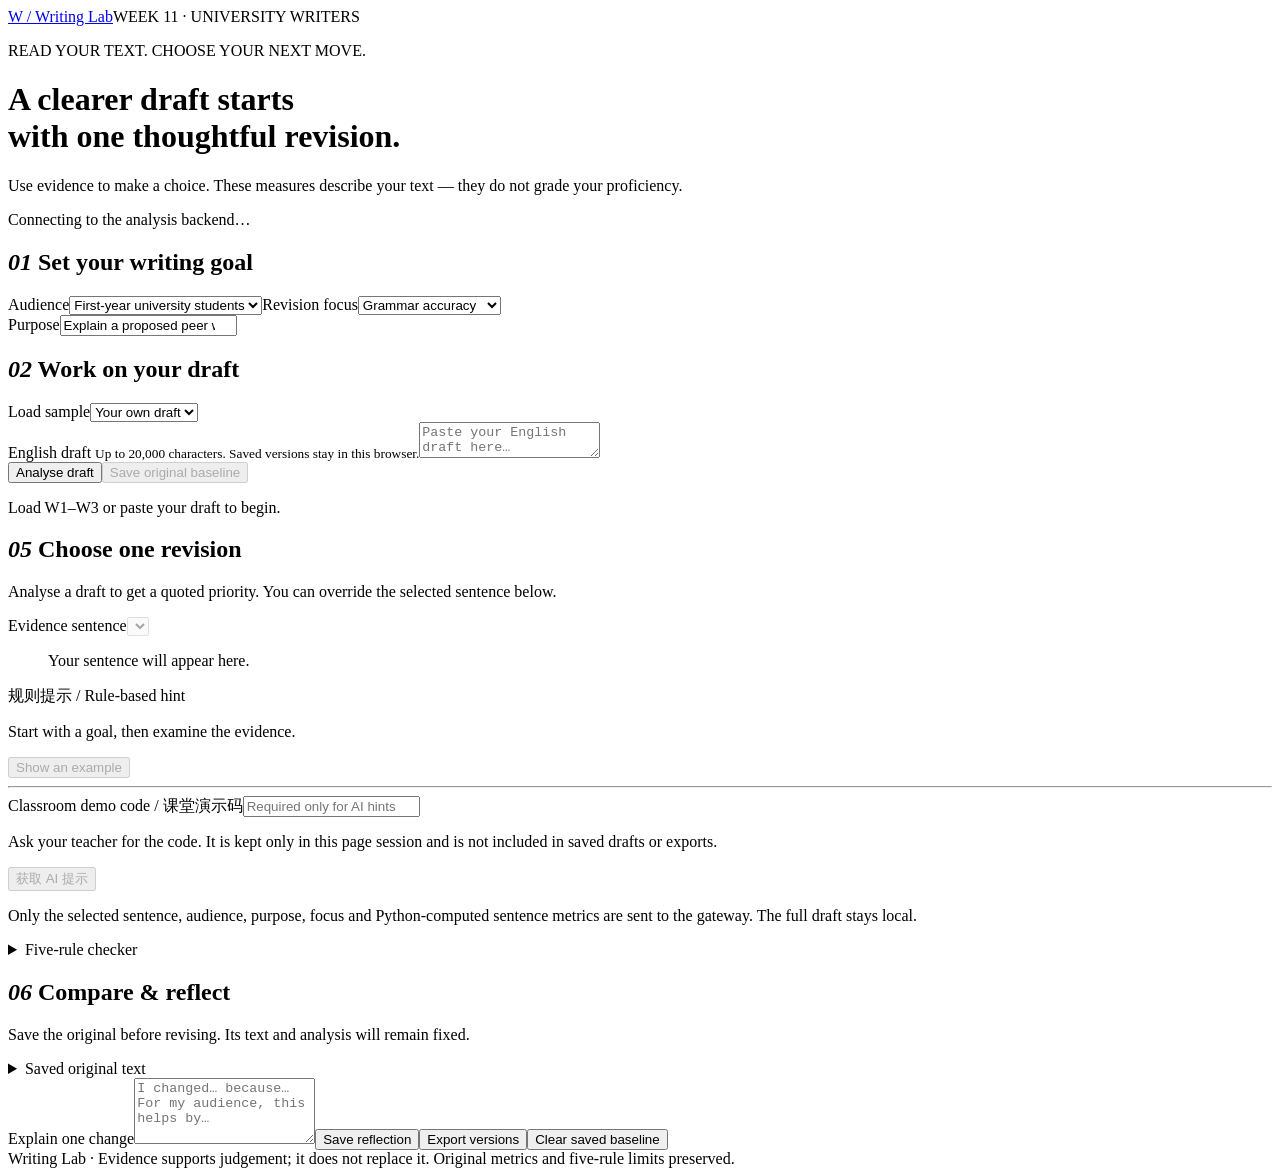
==== starter/static/index.html @ f73e01de "Prepare Writing Lab Pages frontend and protected Render backend" ====
<!doctype html>
<html lang="en"><head><meta charset="utf-8"><meta name="viewport" content="width=device-width, initial-scale=1"><title>Writing Lab · Revision with evidence</title><link rel="stylesheet" href="/static/lab.css"></head><body>
<header><a class="brand" href="/">W / Writing Lab</a><span>WEEK 11 · UNIVERSITY WRITERS</span></header>
<main><div class="intro"><p class="eyebrow">READ YOUR TEXT. CHOOSE YOUR NEXT MOVE.</p><h1>A clearer draft starts <br>with one thoughtful revision.</h1><p>Use evidence to make a choice. These measures describe your text — they do not grade your proficiency.</p></div>
<p id="backend-status" class="small" role="status">Connecting to the analysis backend…</p><div class="layout"><div>
<section><h2><i>01</i> Set your writing goal</h2><div class="two"><label>Audience<select id="audience"><option>First-year university students</option><option>Course teacher</option><option>General readers</option><option>Academic peers</option><option value="custom">Other — specify below</option></select></label><label>Revision focus<select id="focus"><option value="grammar">Grammar accuracy</option><option value="clarity">Clarity of expression</option></select></label></div><label id="custom-wrap" hidden>Custom audience<input id="custom-audience" maxlength="200"></label><label>Purpose<input id="purpose" list="purposes" maxlength="300" value="Explain a proposed peer writing service"></label><datalist id="purposes"><option value="Explain a proposed peer writing service"><option value="Describe experience and recommend a writing service"><option value="Persuade readers to support a proposal"><option value="Summarise evidence for a course assignment"></datalist></section>
<section><div class="section-head"><h2><i>02</i> Work on your draft</h2><label>Load sample<select id="sample"><option value="">Your own draft</option></select></label></div><label for="writing">English draft <small>Up to 20,000 characters. Saved versions stay in this browser.</small></label><textarea id="writing" maxlength="20000" placeholder="Paste your English draft here…"></textarea><div class="actions"><button id="analyse">Analyse draft</button><button class="secondary" id="save" disabled>Save original baseline</button></div><p id="status" role="status" aria-live="polite">Load W1–W3 or paste your draft to begin.</p></section>
<section id="profile" hidden><h2><i>03</i> Read the language profile</h2><p>Compare the same task and audience. A higher value is not automatically better.</p><div id="primary" class="metrics"></div><details><summary>More measures & syntax proxies</summary><div id="extra" class="metrics"></div><p>Syntax measures are finite-head dependency proxies, not L2SCA. A readability grade is a formula output, not a learner grade or CEFR level.</p></details><details><summary>Methods, syntax evidence & limitations</summary><pre id="methods"></pre></details></section>
<section id="sentence-panel" hidden><h2><i>04</i> Explore sentence length</h2><p>Select a bar to see and locate its original sentence. Long does not necessarily mean unclear.</p><div id="chart" aria-label="Sentence lengths in words"></div><div id="sentences"></div></section>
</div><aside>
<section id="support"><h2><i>05</i> Choose one revision</h2><p>Analyse a draft to get a quoted priority. You can override the selected sentence below.</p><label>Evidence sentence<select id="evidence-select" disabled></select></label><blockquote id="quote">Your sentence will appear here.</blockquote><span class="badge" id="hint-source">规则提示 / Rule-based hint</span><p id="hint">Start with a goal, then examine the evidence.</p><button class="secondary" id="example-button" disabled>Show an example</button><p id="example" hidden></p><hr><label>Classroom demo code / 课堂演示码<input id="demo-code" type="password" maxlength="128" autocomplete="off" spellcheck="false" placeholder="Required only for AI hints"></label><p class="small">Ask your teacher for the code. It is kept only in this page session and is not included in saved drafts or exports.</p><button id="ai" disabled>获取 AI 提示</button><p class="small">Only the selected sentence, audience, purpose, focus and Python-computed sentence metrics are sent to the gateway. The full draft stays local.</p><p id="ai-status" role="status" aria-live="polite"></p><details><summary>Five-rule checker</summary><p>Only five narrow demonstration patterns are checked. Zero flags does not mean error-free.</p><div id="flags"></div></details></section>
<section><h2><i>06</i> Compare & reflect</h2><p id="baseline-status">Save the original before revising. Its text and analysis will remain fixed.</p><details><summary>Saved original text</summary><pre id="baseline-text">No saved original.</pre></details><div id="comparison"></div><label>Explain one change<textarea id="reflection" rows="4" placeholder="I changed… because… For my audience, this helps by…"></textarea></label><button id="save-reflection" class="secondary">Save reflection</button><button id="export" class="secondary">Export versions</button><button id="reset" class="text-button">Clear saved baseline</button></section>
</aside></div><footer>Writing Lab · Evidence supports judgement; it does not replace it. Original metrics and five-rule limits preserved.</footer></main><script src="/static/config.js"></script><script src="/static/lab.js"></script></body></html>
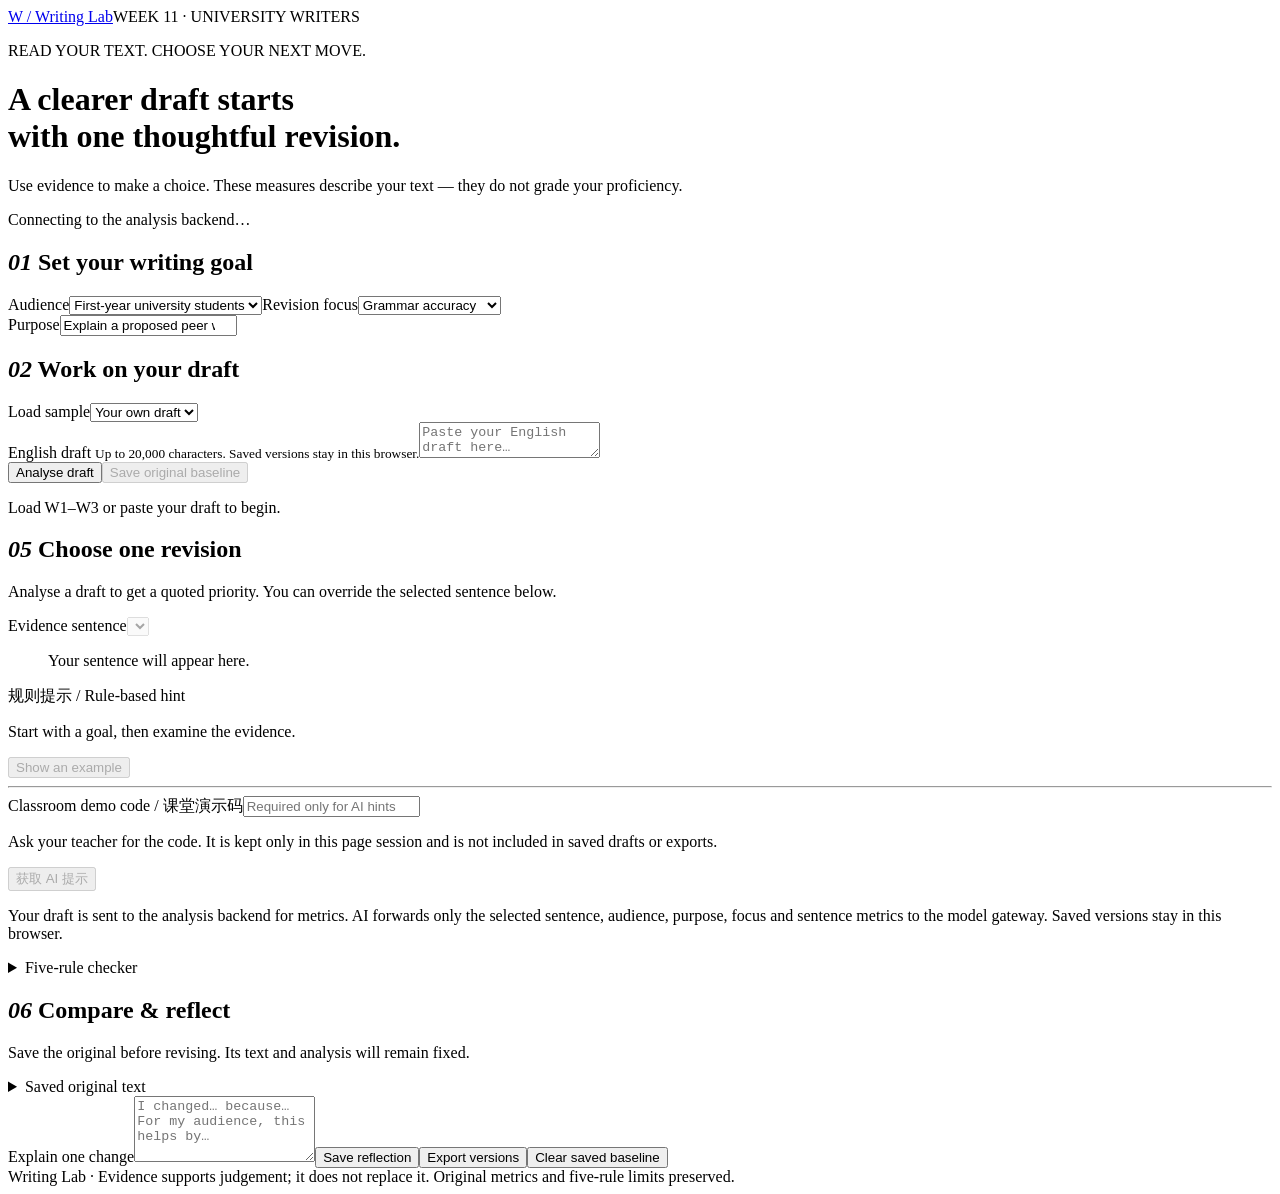
==== commit 26822602: "Clarify remote analysis and model gateway data handling" ====
--- a/starter/static/index.html
+++ b/starter/static/index.html
@@ -8,6 +8,6 @@
 <section id="profile" hidden><h2><i>03</i> Read the language profile</h2><p>Compare the same task and audience. A higher value is not automatically better.</p><div id="primary" class="metrics"></div><details><summary>More measures & syntax proxies</summary><div id="extra" class="metrics"></div><p>Syntax measures are finite-head dependency proxies, not L2SCA. A readability grade is a formula output, not a learner grade or CEFR level.</p></details><details><summary>Methods, syntax evidence & limitations</summary><pre id="methods"></pre></details></section>
 <section id="sentence-panel" hidden><h2><i>04</i> Explore sentence length</h2><p>Select a bar to see and locate its original sentence. Long does not necessarily mean unclear.</p><div id="chart" aria-label="Sentence lengths in words"></div><div id="sentences"></div></section>
 </div><aside>
-<section id="support"><h2><i>05</i> Choose one revision</h2><p>Analyse a draft to get a quoted priority. You can override the selected sentence below.</p><label>Evidence sentence<select id="evidence-select" disabled></select></label><blockquote id="quote">Your sentence will appear here.</blockquote><span class="badge" id="hint-source">规则提示 / Rule-based hint</span><p id="hint">Start with a goal, then examine the evidence.</p><button class="secondary" id="example-button" disabled>Show an example</button><p id="example" hidden></p><hr><label>Classroom demo code / 课堂演示码<input id="demo-code" type="password" maxlength="128" autocomplete="off" spellcheck="false" placeholder="Required only for AI hints"></label><p class="small">Ask your teacher for the code. It is kept only in this page session and is not included in saved drafts or exports.</p><button id="ai" disabled>获取 AI 提示</button><p class="small">Only the selected sentence, audience, purpose, focus and Python-computed sentence metrics are sent to the gateway. The full draft stays local.</p><p id="ai-status" role="status" aria-live="polite"></p><details><summary>Five-rule checker</summary><p>Only five narrow demonstration patterns are checked. Zero flags does not mean error-free.</p><div id="flags"></div></details></section>
+<section id="support"><h2><i>05</i> Choose one revision</h2><p>Analyse a draft to get a quoted priority. You can override the selected sentence below.</p><label>Evidence sentence<select id="evidence-select" disabled></select></label><blockquote id="quote">Your sentence will appear here.</blockquote><span class="badge" id="hint-source">规则提示 / Rule-based hint</span><p id="hint">Start with a goal, then examine the evidence.</p><button class="secondary" id="example-button" disabled>Show an example</button><p id="example" hidden></p><hr><label>Classroom demo code / 课堂演示码<input id="demo-code" type="password" maxlength="128" autocomplete="off" spellcheck="false" placeholder="Required only for AI hints"></label><p class="small">Ask your teacher for the code. It is kept only in this page session and is not included in saved drafts or exports.</p><button id="ai" disabled>获取 AI 提示</button><p class="small">Your draft is sent to the analysis backend for metrics. AI forwards only the selected sentence, audience, purpose, focus and sentence metrics to the model gateway. Saved versions stay in this browser.</p><p id="ai-status" role="status" aria-live="polite"></p><details><summary>Five-rule checker</summary><p>Only five narrow demonstration patterns are checked. Zero flags does not mean error-free.</p><div id="flags"></div></details></section>
 <section><h2><i>06</i> Compare & reflect</h2><p id="baseline-status">Save the original before revising. Its text and analysis will remain fixed.</p><details><summary>Saved original text</summary><pre id="baseline-text">No saved original.</pre></details><div id="comparison"></div><label>Explain one change<textarea id="reflection" rows="4" placeholder="I changed… because… For my audience, this helps by…"></textarea></label><button id="save-reflection" class="secondary">Save reflection</button><button id="export" class="secondary">Export versions</button><button id="reset" class="text-button">Clear saved baseline</button></section>
 </aside></div><footer>Writing Lab · Evidence supports judgement; it does not replace it. Original metrics and five-rule limits preserved.</footer></main><script src="/static/config.js"></script><script src="/static/lab.js"></script></body></html>
